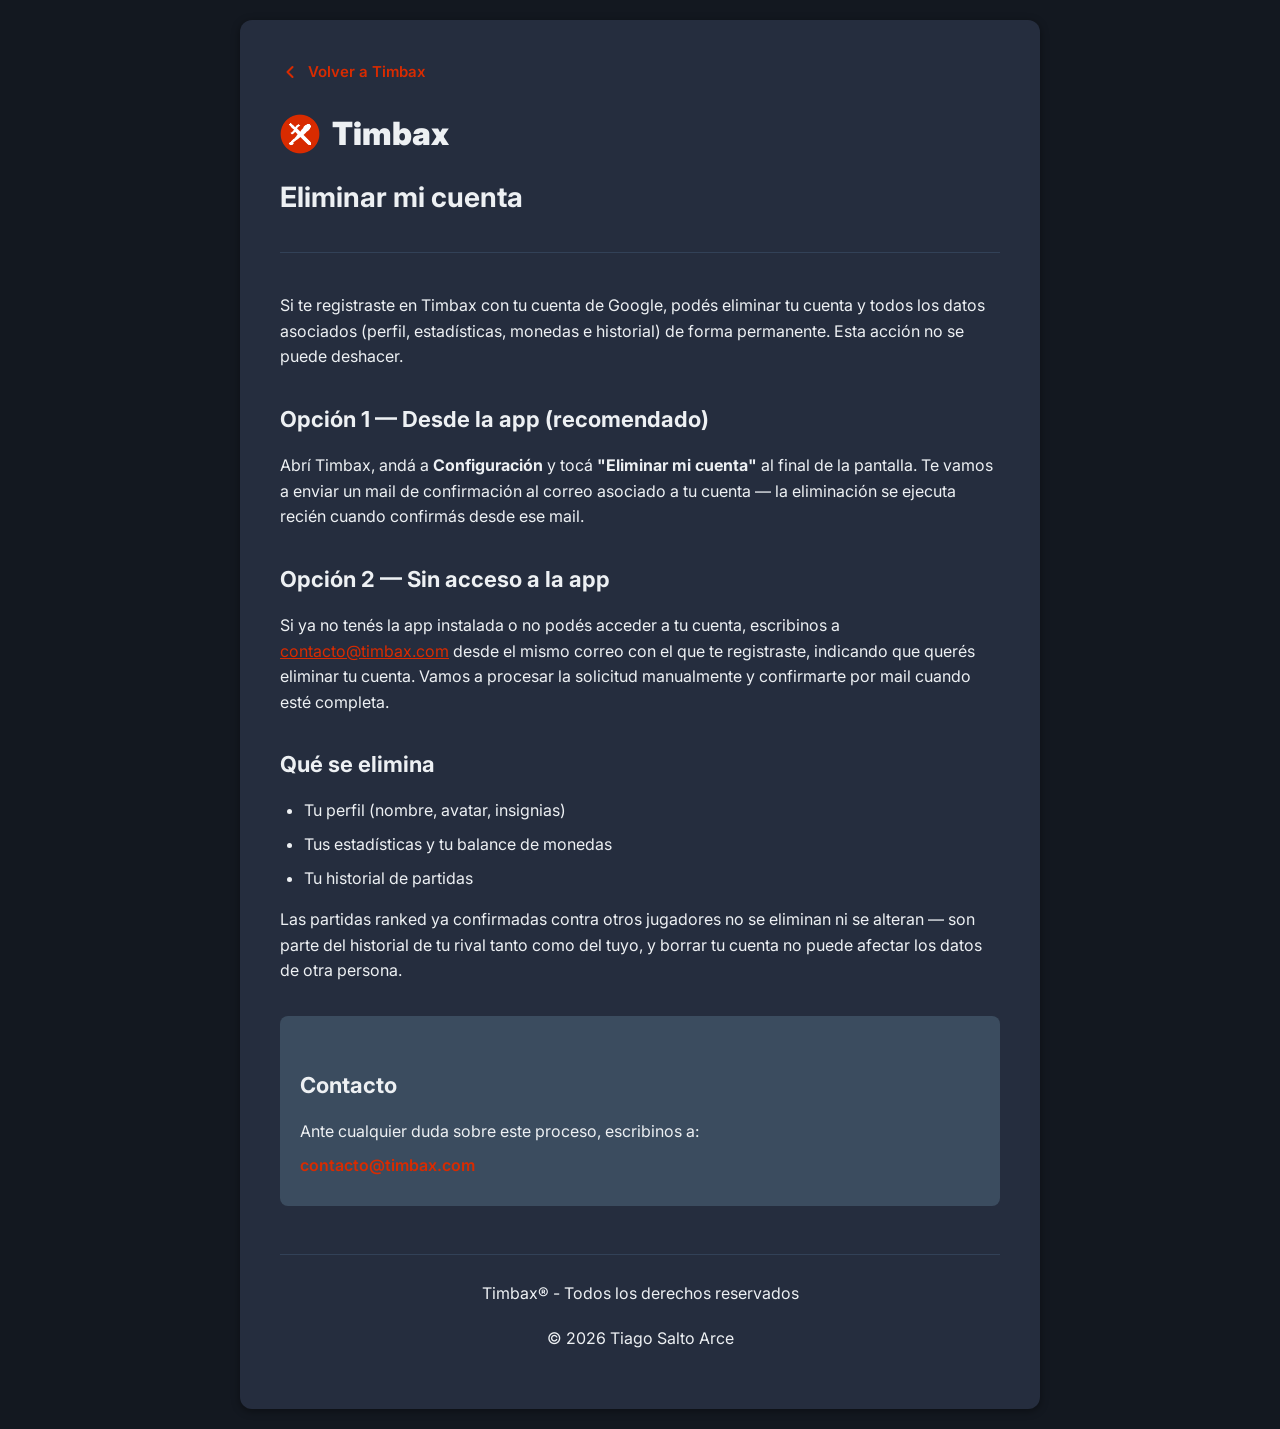
==== delete-account.html @ ee883eac "Create delete-account.html" ====
<!DOCTYPE html>
<html lang="es">
<head>
    <meta charset="UTF-8">
    <meta name="viewport" content="width=device-width, initial-scale=1.0">
    <title>Eliminar mi cuenta - Timbax</title>
    <link rel="stylesheet" href="/assets/css/timbax.css">
    <style>
        .last-updated { font-size: 14px; color: var(--text-muted); }
        .contact {
            background: var(--surface);
            padding: 20px;
            border-radius: 8px;
            margin-top: 32px;
        }
        .contact p { margin-bottom: 8px; }
        .contact a { color: var(--primary); text-decoration: none; font-weight: 600; }
        .contact a:hover { text-decoration: underline; }
    </style>
</head>
<body>
    <div class="container">
        <a href="/" class="back-link">
            <svg class="back-icon" viewBox="0 0 24 24" fill="none" stroke="currentColor" stroke-width="2.5" stroke-linecap="round" stroke-linejoin="round">
                <path d="M15 18l-6-6 6-6"/>
            </svg>
            Volver a Timbax
        </a>
        <header>
            <div class="logo-container">
                <img src="/timbax_logo.png" alt="Timbax Logo" class="logo-image">
                <div class="logo">Timbax</div>
            </div>
            <h1>Eliminar mi cuenta</h1>
        </header>

        <section>
            <p>
                Si te registraste en Timbax con tu cuenta de Google, podés eliminar tu cuenta y todos
                los datos asociados (perfil, estadísticas, monedas e historial) de forma permanente.
                Esta acción no se puede deshacer.
            </p>
        </section>

        <section>
            <h2>Opción 1 — Desde la app (recomendado)</h2>
            <p>
                Abrí Timbax, andá a <strong>Configuración</strong> y tocá <strong>"Eliminar mi cuenta"</strong>
                al final de la pantalla. Te vamos a enviar un mail de confirmación al correo asociado
                a tu cuenta — la eliminación se ejecuta recién cuando confirmás desde ese mail.
            </p>
        </section>

        <section>
            <h2>Opción 2 — Sin acceso a la app</h2>
            <p>
                Si ya no tenés la app instalada o no podés acceder a tu cuenta, escribinos a
                <a href="mailto:contacto@timbax.com">contacto@timbax.com</a> desde el mismo correo
                con el que te registraste, indicando que querés eliminar tu cuenta. Vamos a procesar
                la solicitud manualmente y confirmarte por mail cuando esté completa.
            </p>
        </section>

        <section>
            <h2>Qué se elimina</h2>
            <ul>
                <li>Tu perfil (nombre, avatar, insignias)</li>
                <li>Tus estadísticas y tu balance de monedas</li>
                <li>Tu historial de partidas</li>
            </ul>
            <p>
                Las partidas ranked ya confirmadas contra otros jugadores no se eliminan ni se alteran —
                son parte del historial de tu rival tanto como del tuyo, y borrar tu cuenta no puede
                afectar los datos de otra persona.
            </p>
        </section>

        <div class="contact">
            <h2>Contacto</h2>
            <p>Ante cualquier duda sobre este proceso, escribinos a:</p>
            <p><a href="mailto:contacto@timbax.com">contacto@timbax.com</a></p>
        </div>

        <footer>
            <p>Timbax® - Todos los derechos reservados</p>
            <p>© 2026 Tiago Salto Arce</p>
        </footer>
    </div>
</body>
</html>
---- assets/css/timbax.css ----
/* ============================================================
   TIMBAX — Base Stylesheet
   Compartido por todas las páginas del sitio
   ============================================================ */

/* Google Fonts - Inter (400, 500, 600, 700, 800) */
@import url('https://fonts.googleapis.com/css2?family=Inter:wght@400;500;600;700;800&display=swap');

/* ── Color Tokens ── */
:root {
    --bg:              #131820;
    --container:       #252D3E;
    --surface:         #3B4C5F;
    --surface-variant: #28323F;
    --border:          #324157;
    --primary:         #D92B00;
    --primary-hover:   #C42900;
    --text:            #EDF0F3;
    --text-muted:      #B8C0CA;
}

/* ── Reset ── */
* {
    margin: 0;
    padding: 0;
    box-sizing: border-box;
}

/* ── Body ── */
body {
    font-family: 'Inter', -apple-system, BlinkMacSystemFont, 'Segoe UI', Roboto, sans-serif;
    background: var(--bg);
    color: var(--text);
    line-height: 1.6;
    padding: 20px;
}

/* ── Container ── */
.container {
    max-width: 800px;
    margin: 0 auto;
    background: var(--container);
    padding: 40px;
    border-radius: 12px;
    box-shadow: 0 2px 8px rgba(0, 0, 0, 0.4);
}

/* ── Back link ── */
.back-link {
    display: inline-flex;
    align-items: center;
    gap: 8px;
    margin-bottom: 24px;
    color: var(--primary);
    text-decoration: none;
    font-weight: 600;
    font-size: 15px;
    transition: opacity 0.2s ease;
    -webkit-tap-highlight-color: transparent;
}
.back-link:hover { opacity: 0.7; }
.back-icon { width: 20px; height: 20px; flex-shrink: 0; }

/* ── Header ── */
header {
    margin-bottom: 40px;
    padding-bottom: 24px;
    border-bottom: 1px solid var(--border);
}

.logo-container {
    display: flex;
    align-items: center;
    gap: 12px;
    margin-bottom: 16px;
}
.logo-image { width: 40px; height: auto; }
.logo {
    font-size: 32px;
    font-weight: 900;
    color: var(--text);
}

/* ── Typography ── */
h1 {
    font-size: 28px;
    font-weight: 700;
    color: var(--text);
    margin-bottom: 8px;
}

h2 {
    font-size: 22px;
    font-weight: 700;
    color: var(--text);
    margin-top: 32px;
    margin-bottom: 16px;
}

h3 {
    font-size: 18px;
    font-weight: 600;
    color: var(--text);
    margin-top: 24px;
    margin-bottom: 12px;
}

p {
    margin-bottom: 16px;
    font-size: 16px;
    color: var(--text);
}

ul {
    margin-bottom: 16px;
    padding-left: 24px;
}

li {
    margin-bottom: 8px;
    font-size: 16px;
    color: var(--text);
}

a {
    color: var(--primary);
}

/* ── Divider ── */
.divider {
    border: none;
    border-top: 1px solid var(--border);
    margin: 32px 0;
}

/* ── Footer ── */
footer {
    text-align: center;
    margin-top: 48px;
    padding-top: 24px;
    border-top: 1px solid var(--border);
    color: var(--text-muted);
    font-size: 12px;
    line-height: 1.8;
}

/* ── Utility: muted text ── */
.text-muted {
    font-size: 14px;
    color: var(--text-muted);
}

/* ── Mobile ── */
@media (max-width: 768px) {
    .container { padding: 24px; }
    .logo-image { width: 32px; }
    h1 { font-size: 24px; }
    h2 { font-size: 20px; }
    h3 { font-size: 16px; }
    p, li { font-size: 15px; }
    footer { font-size: 10px; }
    footer p { font-size: 10px; }
}
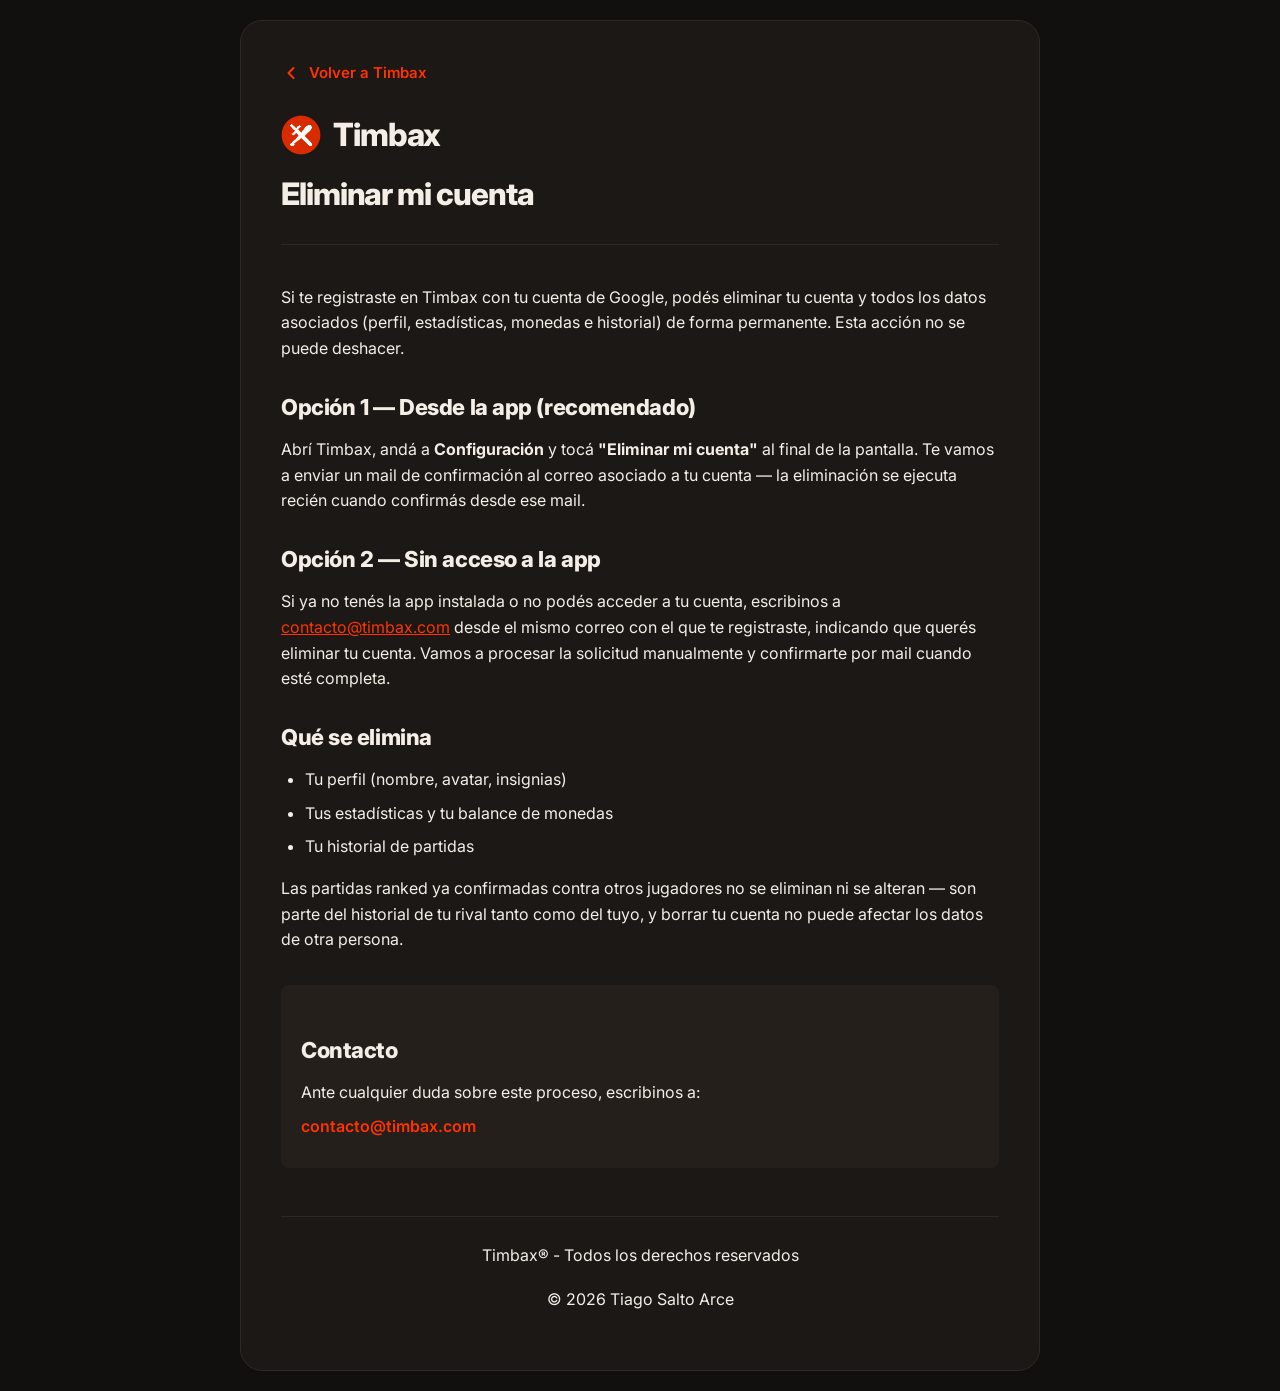
==== commit 61caa5b2: "Actualiza theme Asado Nocturno, tipografía y botón de Google Play Co-Authored-By: Claude Sonnet 5.5 " ====
--- a/delete-account.html
+++ b/delete-account.html
@@ -14,7 +14,7 @@
             margin-top: 32px;
         }
         .contact p { margin-bottom: 8px; }
-        .contact a { color: var(--primary); text-decoration: none; font-weight: 600; }
+        .contact a { color: var(--primary-text); text-decoration: none; font-weight: 600; }
         .contact a:hover { text-decoration: underline; }
     </style>
 </head>
--- a/assets/css/timbax.css
+++ b/assets/css/timbax.css
@@ -1,22 +1,39 @@
 /* ============================================================
    TIMBAX — Base Stylesheet
    Compartido por todas las páginas del sitio
+   Theme "Asado Nocturno" — mismos tokens que la app (Color.kt / Type.kt / Shape.kt)
    ============================================================ */
 
-/* Google Fonts - Inter (400, 500, 600, 700, 800) */
+/* Google Fonts - Inter (400, 500, 600, 700, 800), los mismos pesos que la app */
 @import url('https://fonts.googleapis.com/css2?family=Inter:wght@400;500;600;700;800&display=swap');
 
 /* ── Color Tokens ── */
 :root {
-    --bg:              #131820;
-    --container:       #252D3E;
-    --surface:         #3B4C5F;
-    --surface-variant: #28323F;
-    --border:          #324157;
-    --primary:         #D92B00;
-    --primary-hover:   #C42900;
-    --text:            #EDF0F3;
-    --text-muted:      #B8C0CA;
+    /* Carbón nocturno: fondo → card → superficie hundida. Sin sombras: separan los bordes. */
+    --bg:               #12100E;
+    --container:        #1C1815;
+    --surface:          #241F1B;
+    --surface-variant:  #26201C;
+    --surface-sunken:   #151210;
+    --border:           #2F2823;
+    --outline:          #8A7C70;
+
+    /* Marca: naranja brasa (relleno) y brasa legible (texto/links sobre superficie) */
+    --primary:          #D92B00;
+    --primary-hover:    #C42900;
+    --on-primary:       #FFFFFF;
+    --primary-text:     #FF3300;
+    --accent-soft:      #3B1A10;
+    --on-accent-soft:   #FF8F66;
+    --amber:            #FFAA00;
+
+    --text:             #F4EEE7;
+    --text-muted:       #B5A99C;
+
+    /* Radios (Dimens.kt) */
+    --radius-small:     12px;
+    --radius-control:   14px;
+    --radius-card:      22px;
 }
 
 /* ── Reset ── */
@@ -31,8 +48,11 @@
     font-family: 'Inter', -apple-system, BlinkMacSystemFont, 'Segoe UI', Roboto, sans-serif;
     background: var(--bg);
     color: var(--text);
+    font-weight: 400;
     line-height: 1.6;
     padding: 20px;
+    -webkit-font-smoothing: antialiased;
+    -moz-osx-font-smoothing: grayscale;
 }
 
 /* ── Container ── */
@@ -41,8 +61,8 @@
     margin: 0 auto;
     background: var(--container);
     padding: 40px;
-    border-radius: 12px;
-    box-shadow: 0 2px 8px rgba(0, 0, 0, 0.4);
+    border: 1px solid var(--border);
+    border-radius: var(--radius-card);
 }
 
 /* ── Back link ── */
@@ -51,7 +71,7 @@
     align-items: center;
     gap: 8px;
     margin-bottom: 24px;
-    color: var(--primary);
+    color: var(--primary-text);
     text-decoration: none;
     font-weight: 600;
     font-size: 15px;
@@ -77,21 +97,26 @@
 .logo-image { width: 40px; height: auto; }
 .logo {
     font-size: 32px;
-    font-weight: 900;
+    font-weight: 800;
+    letter-spacing: -0.035em;
     color: var(--text);
 }
 
 /* ── Typography ── */
 h1 {
-    font-size: 28px;
-    font-weight: 700;
+    font-size: 31px;
+    font-weight: 800;
+    line-height: 1.15;
+    letter-spacing: -0.035em;
     color: var(--text);
     margin-bottom: 8px;
 }
 
 h2 {
     font-size: 22px;
-    font-weight: 700;
+    font-weight: 800;
+    line-height: 1.25;
+    letter-spacing: -0.02em;
     color: var(--text);
     margin-top: 32px;
     margin-bottom: 16px;
@@ -99,7 +124,9 @@
 
 h3 {
     font-size: 18px;
-    font-weight: 600;
+    font-weight: 700;
+    line-height: 1.3;
+    letter-spacing: -0.01em;
     color: var(--text);
     margin-top: 24px;
     margin-bottom: 12px;
@@ -123,7 +150,11 @@
 }
 
 a {
-    color: var(--primary);
+    color: var(--primary-text);
+}
+
+strong, b {
+    font-weight: 700;
 }
 
 /* ── Divider ── */
@@ -154,7 +185,7 @@
 @media (max-width: 768px) {
     .container { padding: 24px; }
     .logo-image { width: 32px; }
-    h1 { font-size: 24px; }
+    h1 { font-size: 26px; }
     h2 { font-size: 20px; }
     h3 { font-size: 16px; }
     p, li { font-size: 15px; }
